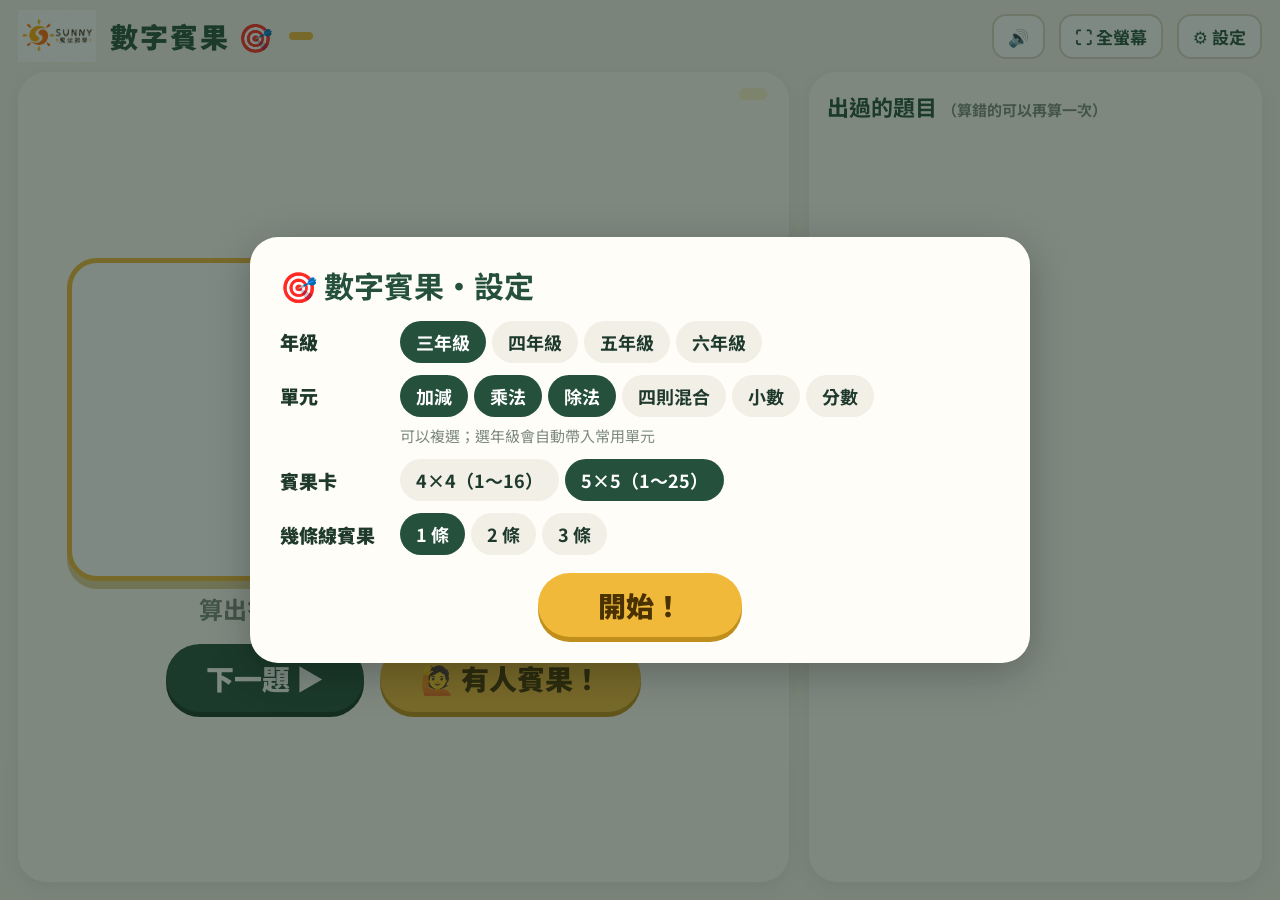
==== bingo/index.html @ 6b188397 "遊戲盒新增：數字賓果、圈圈叉叉、心臟病（共用出題器＋動物跳舞慶祝） Co-Authored-By: Claude Opus 5.5 <noreply@anthropic.com>" ====
<!DOCTYPE html>
<html lang="zh-Hant">
<head>
<meta charset="utf-8" />
<meta name="viewport" content="width=device-width, initial-scale=1, viewport-fit=cover" />
<title>數字賓果・SUNNY魔法數學</title>
<link rel="icon" href="../img/icon-192.png" />
<link rel="apple-touch-icon" href="../img/icon-180.png" />
<link href="https://fonts.googleapis.com/css2?family=Fredoka:wght@500;600;700&family=Noto+Sans+TC:wght@500;700;900&display=swap" rel="stylesheet" />
<link rel="stylesheet" href="../shared/common.css" />
<style>
.main{display:grid;grid-template-columns:1.7fr 1fr;gap:20px;padding:0 18px 18px;height:calc(100% - 72px)}
.stage{display:flex;flex-direction:column;align-items:center;justify-content:center;padding:20px;position:relative}
.qno{font-size:26px;font-weight:900;color:var(--green2)}
.qno b{font-family:Fredoka;font-size:40px;color:var(--red)}
.qcard{margin:16px 0 10px;min-height:42%;width:92%;display:flex;align-items:center;justify-content:center;border-radius:30px;background:#fff;border:5px solid var(--gold);box-shadow:0 8px 0 #e3cf9a}
.qcard .expr{font-size:clamp(56px,8vw,130px);color:var(--green)}
.qcard.flip{animation:flip .5s}
@keyframes flip{0%{transform:rotateX(90deg)}100%{transform:rotateX(0)}}
.hint{font-size:24px;color:var(--muted);font-weight:700;margin-bottom:18px;text-align:center}
.btns{display:flex;gap:16px;flex-wrap:wrap;justify-content:center}
.goal{position:absolute;top:16px;right:22px;background:#fff1c9;color:#8a5d00;border-radius:999px;padding:6px 14px;font-weight:900;font-size:18px}
.side{padding:18px;display:flex;flex-direction:column;min-height:0}
.side h3{margin:0 0 10px;color:var(--green);font-size:22px}
.side h3 small{color:var(--muted);font-size:15px;font-weight:700}
.hist{flex:1;overflow:auto;display:flex;flex-direction:column;gap:8px;min-height:0}
.hi{display:flex;align-items:center;gap:12px;background:#fff;border-radius:16px;padding:8px 14px;font-size:30px;animation:popIn .4s}
.hi .fr{font-size:.65em}
.hi .n{background:var(--green);color:#fff;border-radius:999px;min-width:36px;height:36px;display:flex;align-items:center;justify-content:center;font-family:Fredoka;font-size:18px}
.hi .ans{margin-left:auto;font-family:Fredoka;font-weight:700;color:var(--red);font-size:28px}
/* 開場：畫格子說明 */
.intro{flex-direction:column;background:var(--cream);text-align:center;padding:20px}
.intro h2{font-size:clamp(34px,4.6vw,60px);color:var(--green);margin:0 0 10px}
.intro p{font-size:clamp(20px,2.4vw,30px);font-weight:700;margin:6px 0;line-height:1.6}
.intro p b{color:var(--red)}
.sample{display:grid;gap:6px;margin:18px auto;background:var(--green);padding:6px;border-radius:14px}
.sample span{width:min(9vh,64px);height:min(9vh,64px);background:#fff;border-radius:8px;display:flex;align-items:center;justify-content:center;font-family:Fredoka;font-size:min(4.4vh,30px);font-weight:600;color:var(--green)}
.sample span.c{background:#ffe9a8;position:relative}
.sample span.c::after{content:'';position:absolute;inset:6px;border:4px solid var(--red);border-radius:50%}
/* 檢查賓果 */
.check{flex-direction:column}
.check .panel{max-width:900px}
.nums{display:grid;gap:8px;margin:12px 0}
.nums span{aspect-ratio:1;border-radius:12px;background:#ece9dc;color:#b3ae9c;display:flex;align-items:center;justify-content:center;font-family:Fredoka;font-weight:600;font-size:clamp(18px,2.4vw,30px)}
.nums span.on{background:var(--gold);color:#4a3200}
.check .btns{margin-top:10px}
@media (max-width:900px), (orientation:portrait){
  .main{grid-template-columns:1fr;height:auto}.qcard{min-height:180px}.side{max-height:50vh}.goal{position:static;margin-bottom:6px}
}
</style>
</head>
<body>
<div class="top">
  <img class="logo" src="../shared/img/logo.png" alt="SUNNY魔法數學" />
  <h1>數字賓果 🎯</h1>
  <span class="tag" id="tag"></span>
  <span class="sp"></span>
  <button class="tbtn" id="soundBtn">🔊</button>
  <button class="tbtn fsBtn" id="fsBtn">⛶ 全螢幕</button>
  <button class="tbtn" id="setBtn">⚙️ 設定</button>
</div>

<div class="main">
  <div class="card stage">
    <div class="goal" id="goal"></div>
    <div class="qno" id="qno"></div>
    <div class="qcard" id="qcard"><span class="expr" style="color:#c9c2ad">？</span></div>
    <div class="hint" id="hint">算出答案，在自己的賓果卡上圈起來！</div>
    <div class="btns">
      <button class="big-btn" id="nextBtn">下一題 ▶</button>
      <button class="big-btn gold" id="bingoBtn">🙋 有人賓果！</button>
    </div>
  </div>
  <div class="card side">
    <h3>出過的題目 <small>（算錯的可以再算一次）</small></h3>
    <div class="hist" id="hist"></div>
  </div>
</div>

<!-- 開場：請小朋友畫格子 -->
<div class="ov intro" id="introOv">
  <h2>🎯 數字賓果</h2>
  <p id="introText"></p>
  <div class="sample" id="sample"></div>
  <p>電腦出題 → 算出答案 → 在卡上把那個數字<b>圈起來</b><br>算錯就會圈錯格喔！連成 <b id="introLines">1</b> 條線就喊「<b>賓果！</b>」</p>
  <button class="start" id="introGo">準備好了，開始出題！</button>
</div>

<!-- 檢查賓果 -->
<div class="ov dim check" id="checkOv">
  <div class="panel">
    <h2>🙋 有人喊賓果！來檢查</h2>
    <div style="font-size:19px;font-weight:700">請他唸出連成線的數字，黃色的是<b>已經出過</b>的答案：</div>
    <div class="nums" id="nums"></div>
    <div class="btns">
      <button class="big-btn" id="okBtn">🎉 賓果成功！</button>
      <button class="big-btn white" id="noBtn">❌ 不對喔，繼續</button>
    </div>
  </div>
</div>

<!-- 設定 -->
<div class="ov dim" id="setOv">
  <div class="panel">
    <h2>🎯 數字賓果・設定</h2>
    <div class="row"><span class="lab">年級</span><div class="seg" id="sGrade"></div></div>
    <div class="row"><span class="lab">單元</span><div class="seg" id="sTopics"></div></div>
    <div class="desc">可以複選；選年級會自動帶入常用單元</div>
    <div class="row"><span class="lab">賓果卡</span><div class="seg" id="sSize"></div></div>
    <div class="row"><span class="lab">幾條線賓果</span><div class="seg" id="sLines"></div></div>
    <button class="start" id="startBtn">開始！</button>
  </div>
</div>

<script src="../shared/common.js"></script>
<script>
const KEY = 'bingo_settings';
let S = loadSettings(KEY, { grade: 3, topics: GRADE_TOPICS[3], size: 5, lines: 1 });
let G = {};
setupTopButtons();

function newGame() {
  const N = S.size * S.size;
  G = { N, pool: shuffle(Array.from({ length: N }, (_, i) => i + 1)), called: [], seen: new Set() };
  $('tag').textContent = topicTag(S);
  $('goal').textContent = `${S.size}×${S.size}・連 ${S.lines} 條線`;
  $('qno').innerHTML = '準備開始'; $('hist').innerHTML = '';
  $('qcard').innerHTML = '<span class="expr" style="color:#c9c2ad">？</span>';
  $('nextBtn').disabled = false;
  showIntro();
}
function showIntro() {
  $('introText').innerHTML = `請在紙上畫 <b>${S.size}×${S.size}</b> 的格子，把 <b>1～${G.N}</b> 隨便填進去（每個數字填一次）`;
  $('introLines').textContent = S.lines;
  const sm = $('sample'), demo = shuffle(Array.from({ length: G.N }, (_, i) => i + 1));
  sm.style.gridTemplateColumns = `repeat(${S.size},auto)`;
  sm.innerHTML = demo.map((n, i) => `<span class="${i % (S.size + 1) === 0 ? 'c' : ''}">${n}</span>`).join('');
  $('introOv').classList.add('show');
}
$('introGo').onclick = () => { $('introOv').classList.remove('show'); nextQ(); };

function nextQ() {
  if (!G.pool.length) { $('qno').innerHTML = '題目出完了！'; $('nextBtn').disabled = true; return; }
  const a = G.pool.pop();
  let q; for (let i = 0; i < 8; i++) { q = makeQ(a, S.topics, S.grade); if (!G.seen.has(q.expr)) break; }
  G.seen.add(q.expr); G.called.push(q);
  const k = G.called.length;
  $('qno').innerHTML = `第 <b>${k}</b> 題`;
  const c = $('qcard'); c.innerHTML = exprHTML(q.expr) + '<span class="expr" style="color:var(--muted);margin-left:.2em">= ?</span>';
  c.classList.remove('flip'); void c.offsetWidth; c.classList.add('flip'); SFX.flip();
  const h = document.createElement('div'); h.className = 'hi';
  h.innerHTML = `<span class="n">${k}</span>${exprHTML(q.expr)}`;
  $('hist').prepend(h);
}
$('nextBtn').onclick = nextQ;
document.addEventListener('keydown', e => {
  if (document.querySelector('.ov.show')) return;
  if (e.key === 'Enter' || e.key === ' ' || e.key === 'ArrowRight') { e.preventDefault(); nextQ(); }
});

$('bingoBtn').onclick = () => {
  const on = new Set(G.called.map(q => q.answer)), nums = $('nums');
  nums.style.gridTemplateColumns = `repeat(${S.size === 4 ? 8 : 10},1fr)`;
  nums.innerHTML = Array.from({ length: G.N }, (_, i) => `<span class="${on.has(i + 1) ? 'on' : ''}">${i + 1}</span>`).join('');
  $('checkOv').classList.add('show'); SFX.ding();
};
$('noBtn').onclick = () => { $('checkOv').classList.remove('show'); SFX.bad(); };
$('okBtn').onclick = async () => {
  $('checkOv').classList.remove('show');
  // 賓果成功後，題目旁邊公布答案，大家一起對
  document.querySelectorAll('#hist .hi').forEach((h, i) => { const q = G.called[G.called.length - 1 - i];
    if (!h.querySelector('.ans')) h.insertAdjacentHTML('beforeend', `<span class="ans">${q.answer}</span>`); });
  await celebrate('🎉 賓果！', `出了 <span class="num">${G.called.length}</span> 題就連線了！`, '繼續玩（看誰第二個賓果）▶');
};

// 設定
let T = {};
function drawSet() {
  segRow('sGrade', [[3, '三年級'], [4, '四年級'], [5, '五年級'], [6, '六年級']], T.grade, v => { T.grade = v; T.topics = GRADE_TOPICS[v].slice(); drawSet(); });
  segRow('sTopics', Object.entries(TOPICS), T.topics, v => { T.topics = T.topics.includes(v) ? T.topics.filter(x => x !== v) : [...T.topics, v]; if (!T.topics.length) T.topics = [v]; drawSet(); }, true);
  segRow('sSize', [[4, '4×4（1～16）'], [5, '5×5（1～25）']], T.size, v => { T.size = v; drawSet(); });
  segRow('sLines', [[1, '1 條'], [2, '2 條'], [3, '3 條']], T.lines, v => { T.lines = v; drawSet(); });
}
function openSet() { T = JSON.parse(JSON.stringify(S)); drawSet(); $('setOv').classList.add('show'); }
$('setBtn').onclick = openSet;
$('startBtn').onclick = () => { S = T; saveSettings(KEY, S); $('setOv').classList.remove('show'); newGame(); };

openSet();
</script>
</body>
</html>
---- shared/common.css ----
/* SUNNY 魔法數學・遊戲共用樣式（跟終極密碼同一套顏色） */
:root{--green:#24503c;--green2:#3f7a5c;--cream:#f7f4ea;--card:#fffdf7;--gold:#f0b93a;--red:#e5484d;--blue:#2f80ed;--ink:#1f3a2d;--muted:#7c8a80}
*{box-sizing:border-box;-webkit-tap-highlight-color:transparent}
html,body{margin:0;height:100%}
body{font-family:"Noto Sans TC",system-ui,sans-serif;color:var(--ink);background:var(--cream);overflow:hidden;user-select:none}
.num{font-family:"Fredoka","Noto Sans TC",sans-serif}
button{font-family:inherit;cursor:pointer;border:none}

.top{display:flex;align-items:center;gap:14px;padding:10px 18px;height:72px}
.top img.logo{height:52px}
.top h1{margin:0;font-size:28px;font-weight:900;letter-spacing:2px;color:var(--green);white-space:nowrap}
.top .tag{background:var(--gold);color:#5b3d00;border-radius:999px;padding:4px 12px;font-weight:700;font-size:15px;white-space:nowrap}
.top .sp{flex:1}
.tbtn{white-space:nowrap;background:#fff;border:2px solid #dcd6c4;border-radius:14px;padding:8px 14px;font-size:17px;font-weight:700;color:var(--green)}
.tbtn:active{transform:scale(.95)}
.card{background:var(--card);border-radius:28px;box-shadow:0 4px 18px rgba(36,80,60,.08)}

.big-btn{background:var(--green);color:#fff;font-size:28px;font-weight:900;padding:14px 40px;border-radius:999px;box-shadow:0 5px 0 #163627}
.big-btn.gold{background:var(--gold);color:#4a3200;box-shadow:0 5px 0 #c08e1c}
.big-btn.red{background:var(--red);box-shadow:0 5px 0 #a3272b}
.big-btn.white{background:#fff;color:var(--green);border:3px solid var(--green);box-shadow:none}
.big-btn:active{transform:translateY(3px);box-shadow:0 2px 0 rgba(0,0,0,.3)}
.big-btn:disabled{opacity:.4}

/* 算式（含分數） */
.expr{font-family:"Fredoka","Noto Sans TC",sans-serif;font-weight:600;white-space:nowrap;display:inline-flex;align-items:center;gap:.18em}
.mixed{display:inline-flex;align-items:center;gap:.06em}
.fr{display:inline-flex;flex-direction:column;align-items:center;font-size:.55em;line-height:1.05;vertical-align:middle}
.fr span:first-child{border-bottom:.09em solid currentColor;padding:0 .12em}

/* 設定面板 */
.ov{position:fixed;inset:0;display:none;align-items:center;justify-content:center;z-index:50}
.ov.show{display:flex}
.dim{background:rgba(20,40,30,.55)}
.panel{background:var(--card);border-radius:28px;padding:26px 30px;max-width:780px;width:94%;max-height:94vh;overflow:auto;box-shadow:0 10px 40px rgba(0,0,0,.25)}
.panel h2{margin:0 0 14px;color:var(--green);font-size:30px}
.row{display:flex;align-items:center;gap:10px;margin:12px 0;flex-wrap:wrap}
.row>.lab{width:110px;font-weight:900;font-size:19px}
.seg{display:flex;flex-wrap:wrap;gap:6px}
.seg button{background:#f1efe6;border-radius:999px;padding:8px 16px;font-size:18px;font-weight:700;color:var(--ink)}
.seg button.on{background:var(--green);color:#fff}
.desc{font-size:15px;color:var(--muted);margin:-4px 0 4px 120px;line-height:1.5}
.start{display:block;margin:18px auto 0;background:var(--gold);color:#4a3200;font-size:28px;font-weight:900;padding:12px 60px;border-radius:999px;box-shadow:0 5px 0 #c08e1c}
.start:active{transform:translateY(3px);box-shadow:0 2px 0 #c08e1c}

/* 勝利：動物跳舞 */
.celebrate{flex-direction:column;background:radial-gradient(circle,#fffdf0 0%,#ffeeb0 50%,#ffcf5a 100%);text-align:center;overflow:hidden}
.celebrate .t1{font-size:clamp(44px,6.5vw,92px);font-weight:900;color:var(--green);text-shadow:0 4px 0 #fff;animation:bang .6s cubic-bezier(.2,2,.4,1);position:relative;z-index:2}
@keyframes bang{0%{transform:scale(0) rotate(-12deg)}100%{transform:scale(1) rotate(0)}}
.celebrate .t2{font-size:clamp(24px,3.2vw,42px);font-weight:900;color:var(--ink);margin-top:4px;position:relative;z-index:2}
.celebrate .t2 .num{color:var(--red)}
.celebrate .big-btn{margin-top:18px;position:relative;z-index:2}
.dancers{position:relative;z-index:2;display:flex;gap:4vw;align-items:flex-end;justify-content:center;margin:10px 0}
.dancer{display:flex;justify-content:center;animation:dance .5s infinite alternate ease-in-out;transform-origin:50% 100%}
.dancer:nth-child(even){animation-delay:-.25s}
.dancer img{height:min(36vh,18vw);display:block}
@keyframes dance{0%{transform:translateY(0) rotate(-7deg)}100%{transform:translateY(-9%) rotate(7deg) scaleY(1.04)}}
.confetti{position:fixed;top:-60px;font-size:38px;pointer-events:none;z-index:1;animation:drop linear forwards}
@keyframes drop{to{transform:translate(var(--x),110vh) rotate(var(--rot))}}
.pop{animation:popIn .45s}
@keyframes popIn{0%{transform:scale(1.5)}100%{transform:scale(1)}}
.shake{animation:shake .4s}
@keyframes shake{25%{transform:translateX(-10px)}75%{transform:translateX(10px)}}

@media (max-width:900px), (orientation:portrait){
  body{overflow:auto}
  .top{height:auto;flex-wrap:wrap;gap:8px;padding:8px 12px}.top h1{font-size:20px}.top img.logo{height:34px}
  .top .tbtn{font-size:14px;padding:6px 10px}.top .tag{display:none}.fsBtn{display:none}
  .row>.lab{width:auto}.desc{margin-left:0}
  .dancers{flex-wrap:wrap;gap:4vw 8vw;max-width:94vw}.dancer img{height:min(20vh,38vw)}
}
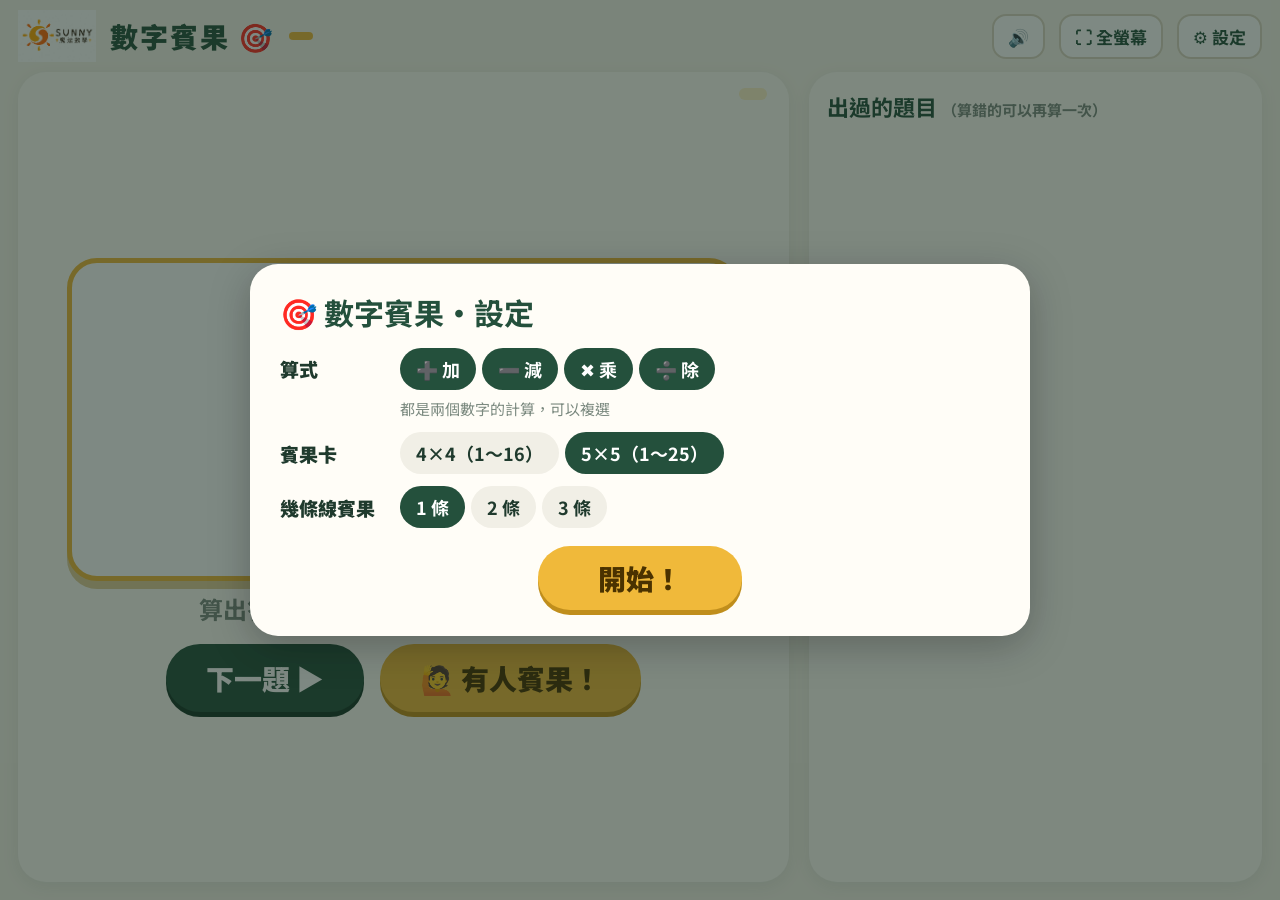
==== commit 7269da18: "遊戲題目改簡單：只出兩個數字的加減乘除（除法只出九九乘法反過來） Co-Authored-By: Claude Opus 5.5 <noreply@anthropic.com>" ====
--- a/bingo/index.html
+++ b/bingo/index.html
@@ -103,9 +103,8 @@
 <div class="ov dim" id="setOv">
   <div class="panel">
     <h2>🎯 數字賓果・設定</h2>
-    <div class="row"><span class="lab">年級</span><div class="seg" id="sGrade"></div></div>
-    <div class="row"><span class="lab">單元</span><div class="seg" id="sTopics"></div></div>
-    <div class="desc">可以複選；選年級會自動帶入常用單元</div>
+    <div class="row"><span class="lab">算式</span><div class="seg" id="sOps"></div></div>
+    <div class="desc">都是兩個數字的計算，可以複選</div>
     <div class="row"><span class="lab">賓果卡</span><div class="seg" id="sSize"></div></div>
     <div class="row"><span class="lab">幾條線賓果</span><div class="seg" id="sLines"></div></div>
     <button class="start" id="startBtn">開始！</button>
@@ -115,14 +114,14 @@
 <script src="../shared/common.js"></script>
 <script>
 const KEY = 'bingo_settings';
-let S = loadSettings(KEY, { grade: 3, topics: GRADE_TOPICS[3], size: 5, lines: 1 });
+let S = loadSettings(KEY, { ops: ALL_OPS, size: 5, lines: 1 }); S.ops = cleanOps(S.ops);
 let G = {};
 setupTopButtons();
 
 function newGame() {
   const N = S.size * S.size;
   G = { N, pool: shuffle(Array.from({ length: N }, (_, i) => i + 1)), called: [], seen: new Set() };
-  $('tag').textContent = topicTag(S);
+  $('tag').textContent = opsTag(S.ops);
   $('goal').textContent = `${S.size}×${S.size}・連 ${S.lines} 條線`;
   $('qno').innerHTML = '準備開始'; $('hist').innerHTML = '';
   $('qcard').innerHTML = '<span class="expr" style="color:#c9c2ad">？</span>';
@@ -142,7 +141,7 @@
 function nextQ() {
   if (!G.pool.length) { $('qno').innerHTML = '題目出完了！'; $('nextBtn').disabled = true; return; }
   const a = G.pool.pop();
-  let q; for (let i = 0; i < 8; i++) { q = makeQ(a, S.topics, S.grade); if (!G.seen.has(q.expr)) break; }
+  let q; for (let i = 0; i < 8; i++) { q = makeQ(a, S.ops); if (!G.seen.has(q.expr)) break; }
   G.seen.add(q.expr); G.called.push(q);
   const k = G.called.length;
   $('qno').innerHTML = `第 <b>${k}</b> 題`;
@@ -176,8 +175,7 @@
 // 設定
 let T = {};
 function drawSet() {
-  segRow('sGrade', [[3, '三年級'], [4, '四年級'], [5, '五年級'], [6, '六年級']], T.grade, v => { T.grade = v; T.topics = GRADE_TOPICS[v].slice(); drawSet(); });
-  segRow('sTopics', Object.entries(TOPICS), T.topics, v => { T.topics = T.topics.includes(v) ? T.topics.filter(x => x !== v) : [...T.topics, v]; if (!T.topics.length) T.topics = [v]; drawSet(); }, true);
+  segRow('sOps', Object.entries(OPS), T.ops, v => { T.ops = T.ops.includes(v) ? T.ops.filter(x => x !== v) : [...T.ops, v]; if (!T.ops.length) T.ops = [v]; drawSet(); }, true);
   segRow('sSize', [[4, '4×4（1～16）'], [5, '5×5（1～25）']], T.size, v => { T.size = v; drawSet(); });
   segRow('sLines', [[1, '1 條'], [2, '2 條'], [3, '3 條']], T.lines, v => { T.lines = v; drawSet(); });
 }
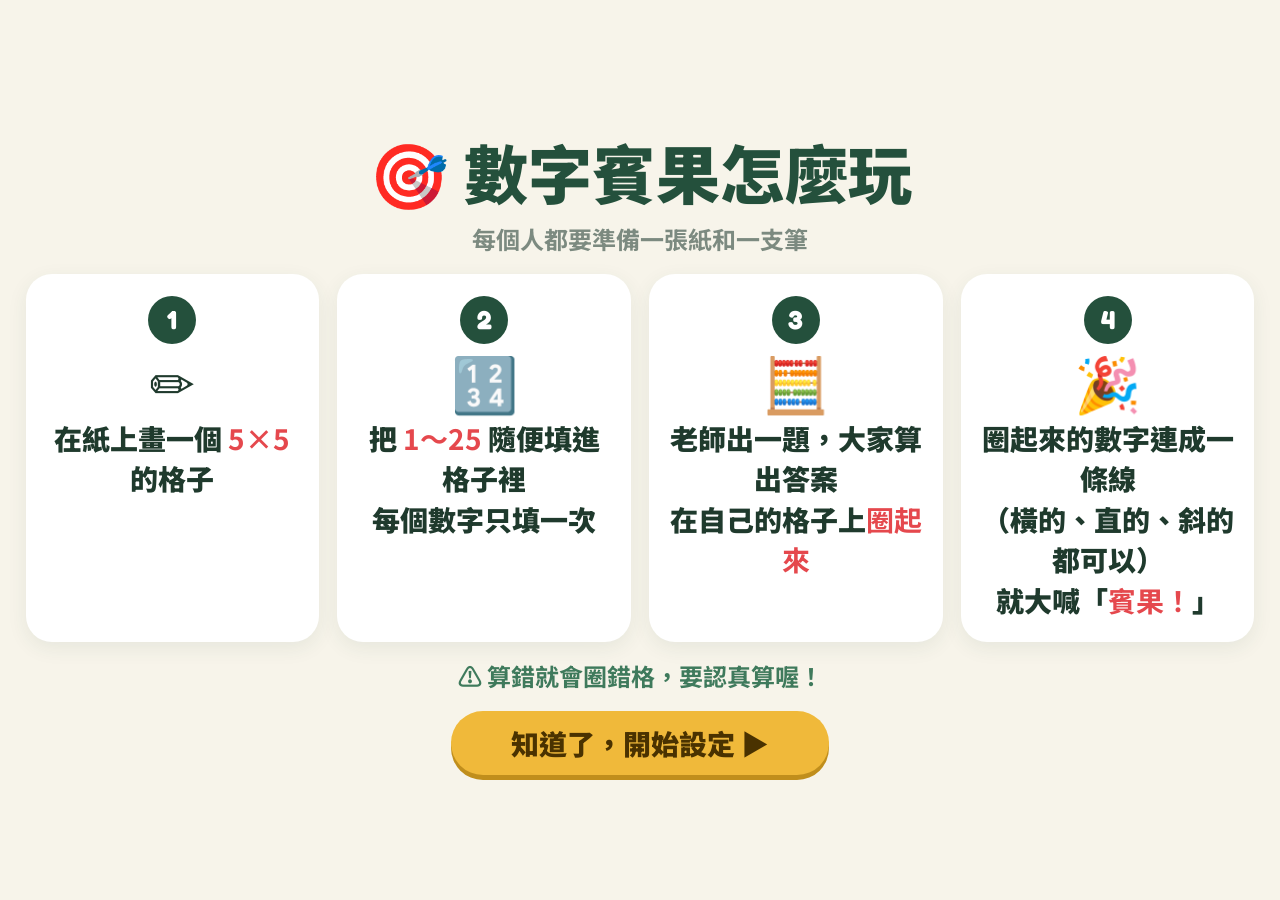
==== commit db212e53: "遊戲盒首頁改成大色塊按鈕；每個遊戲加玩法說明 Co-Authored-By: Claude Opus 5.5 <noreply@anthropic.com>" ====
--- a/bingo/index.html
+++ b/bingo/index.html
@@ -55,6 +55,7 @@
   <h1>數字賓果 🎯</h1>
   <span class="tag" id="tag"></span>
   <span class="sp"></span>
+  <button class="tbtn" id="helpBtn">❓ 玩法</button>
   <button class="tbtn" id="soundBtn">🔊</button>
   <button class="tbtn fsBtn" id="fsBtn">⛶ 全螢幕</button>
   <button class="tbtn" id="setBtn">⚙️ 設定</button>
@@ -113,6 +114,12 @@
 
 <script src="../shared/common.js"></script>
 <script>
+const HELP = ['🎯 數字賓果怎麼玩', '每個人都要準備一張紙和一支筆', [
+  ['✏️', '在紙上畫一個 <b>5×5</b> 的格子'],
+  ['🔢', '把 <b>1～25</b> 隨便填進格子裡<br>每個數字只填一次'],
+  ['🧮', '老師出一題，大家算出答案<br>在自己的格子上<b>圈起來</b>'],
+  ['🎉', '圈起來的數字連成一條線<br>（橫的、直的、斜的都可以）<br>就大喊「<b>賓果！</b>」'],
+], '⚠️ 算錯就會圈錯格，要認真算喔！'];
 const KEY = 'bingo_settings';
 let S = loadSettings(KEY, { ops: ALL_OPS, size: 5, lines: 1 }); S.ops = cleanOps(S.ops);
 let G = {};
@@ -183,7 +190,8 @@
 $('setBtn').onclick = openSet;
 $('startBtn').onclick = () => { S = T; saveSettings(KEY, S); $('setOv').classList.remove('show'); newGame(); };
 
-openSet();
+$('helpBtn').onclick = () => showHelp(...HELP, '知道了');
+showHelp(...HELP, '知道了，開始設定 ▶').then(openSet);
 </script>
 </body>
 </html>
--- a/shared/common.css
+++ b/shared/common.css
@@ -69,3 +69,16 @@
   .row>.lab{width:auto}.desc{margin-left:0}
   .dancers{flex-wrap:wrap;gap:4vw 8vw;max-width:94vw}.dancer img{height:min(20vh,38vw)}
 }
+
+/* 玩法說明 */
+.help{flex-direction:column;background:var(--cream);padding:24px;overflow:auto}
+.help h2{margin:0 0 4px;font-size:clamp(36px,5vw,64px);color:var(--green);font-weight:900}
+.help .sub{font-size:clamp(18px,2vw,24px);color:var(--muted);font-weight:700;margin-bottom:18px}
+.hsteps{display:grid;grid-template-columns:repeat(auto-fit,minmax(min(260px,90vw),1fr));gap:18px;width:min(1300px,96vw)}
+.hstep{background:#fff;border-radius:26px;padding:22px 20px;box-shadow:0 6px 20px rgba(36,80,60,.08);display:flex;flex-direction:column;align-items:center;text-align:center;gap:10px}
+.hstep .no{width:48px;height:48px;border-radius:50%;background:var(--green);color:#fff;font-family:Fredoka;font-size:26px;font-weight:700;display:flex;align-items:center;justify-content:center}
+.hstep .emo{font-size:clamp(46px,6vh,70px);line-height:1}
+.hstep .txt{font-size:clamp(20px,2.2vw,28px);font-weight:900;line-height:1.45}
+.hstep .txt b{color:var(--red)}
+.help .note{margin-top:16px;font-size:clamp(18px,2vw,24px);font-weight:700;color:var(--green2);text-align:center}
+.help .start{margin-top:18px}
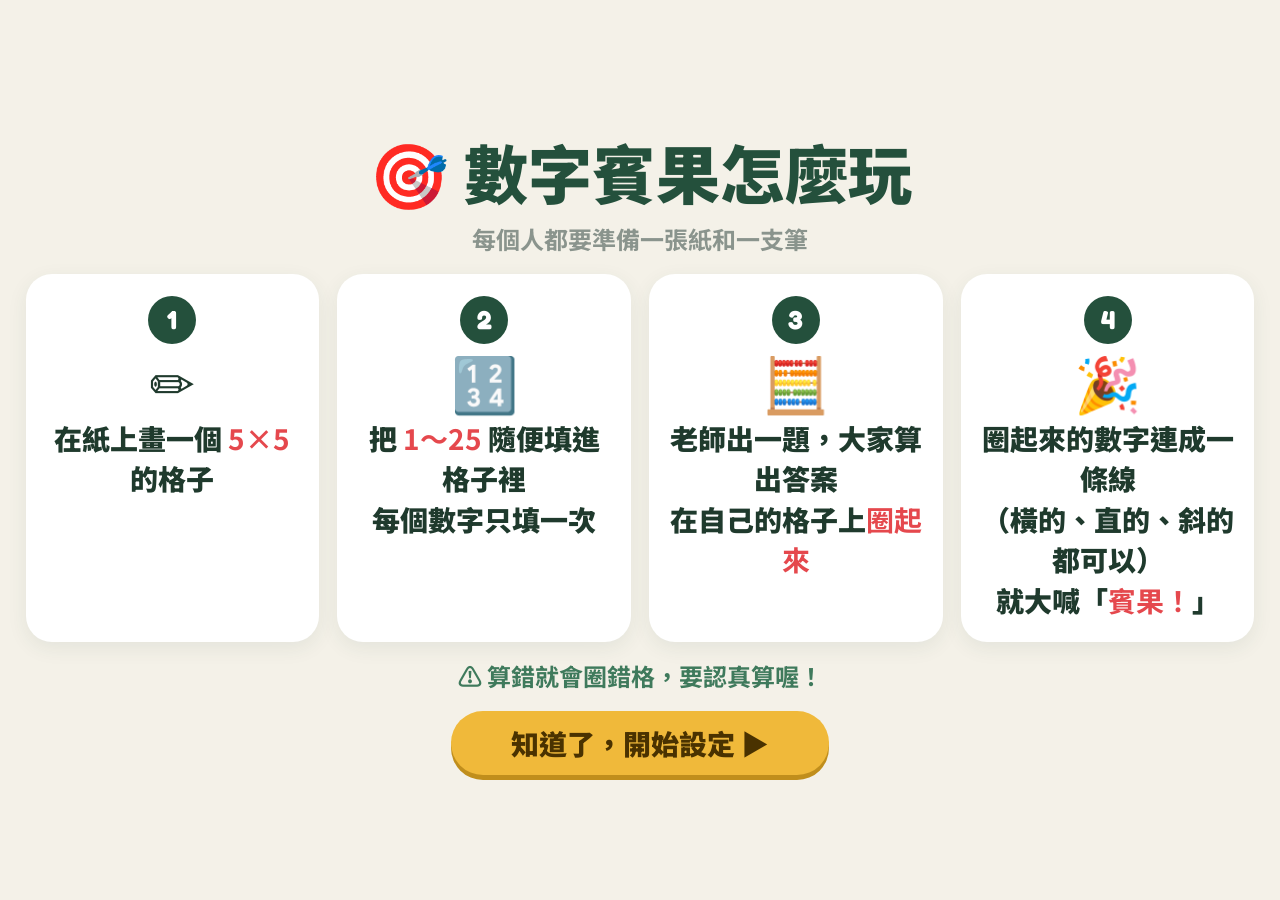
==== commit 69768e3c: "遊戲版面整理：白色頂列、內容置中對齊、按鈕卡片統一 Co-Authored-By: Claude Opus 5.5 <noreply@anthropic.com>" ====
--- a/bingo/index.html
+++ b/bingo/index.html
@@ -9,24 +9,25 @@
 <link href="https://fonts.googleapis.com/css2?family=Fredoka:wght@500;600;700&family=Noto+Sans+TC:wght@500;700;900&display=swap" rel="stylesheet" />
 <link rel="stylesheet" href="../shared/common.css" />
 <style>
-.main{display:grid;grid-template-columns:1.7fr 1fr;gap:20px;padding:0 18px 18px;height:calc(100% - 72px)}
-.stage{display:flex;flex-direction:column;align-items:center;justify-content:center;padding:20px;position:relative}
-.qno{font-size:26px;font-weight:900;color:var(--green2)}
-.qno b{font-family:Fredoka;font-size:40px;color:var(--red)}
-.qcard{margin:16px 0 10px;min-height:42%;width:92%;display:flex;align-items:center;justify-content:center;border-radius:30px;background:#fff;border:5px solid var(--gold);box-shadow:0 8px 0 #e3cf9a}
-.qcard .expr{font-size:clamp(56px,8vw,130px);color:var(--green)}
+.main{display:grid;grid-template-columns:1fr 380px;gap:24px}
+.stage{display:flex;flex-direction:column;padding:28px 32px}
+.stage .head{display:flex;align-items:center;justify-content:space-between}
+.qno{font-size:30px;font-weight:900;color:var(--green)}
+.qno b{font-family:Fredoka;font-size:44px;color:var(--red);margin:0 4px}
+.goal{background:#fff6dc;color:#8a5d00;border-radius:12px;padding:8px 16px;font-weight:900;font-size:17px}
+.qcard{flex:1;margin:20px 0;display:flex;align-items:center;justify-content:center;border-radius:20px;background:#fbf9f3;border:2px solid var(--line)}
+.qcard .expr{font-size:clamp(64px,min(10vw,20vh),220px);color:var(--green)}
 .qcard.flip{animation:flip .5s}
 @keyframes flip{0%{transform:rotateX(90deg)}100%{transform:rotateX(0)}}
-.hint{font-size:24px;color:var(--muted);font-weight:700;margin-bottom:18px;text-align:center}
-.btns{display:flex;gap:16px;flex-wrap:wrap;justify-content:center}
-.goal{position:absolute;top:16px;right:22px;background:#fff1c9;color:#8a5d00;border-radius:999px;padding:6px 14px;font-weight:900;font-size:18px}
-.side{padding:18px;display:flex;flex-direction:column;min-height:0}
-.side h3{margin:0 0 10px;color:var(--green);font-size:22px}
-.side h3 small{color:var(--muted);font-size:15px;font-weight:700}
-.hist{flex:1;overflow:auto;display:flex;flex-direction:column;gap:8px;min-height:0}
-.hi{display:flex;align-items:center;gap:12px;background:#fff;border-radius:16px;padding:8px 14px;font-size:30px;animation:popIn .4s}
-.hi .fr{font-size:.65em}
-.hi .n{background:var(--green);color:#fff;border-radius:999px;min-width:36px;height:36px;display:flex;align-items:center;justify-content:center;font-family:Fredoka;font-size:18px}
+.foot{display:flex;align-items:center;justify-content:space-between;gap:16px;flex-wrap:wrap}
+.hint{font-size:20px;color:var(--muted);font-weight:700}
+.btns{display:flex;gap:14px;flex-wrap:wrap;justify-content:center}
+.side{padding:24px 0 12px;display:flex;flex-direction:column;min-height:0}
+.side .shead{display:flex;align-items:baseline;justify-content:space-between;padding:0 24px 12px;border-bottom:1px solid var(--line)}
+.side .shead span{font-size:14px;color:var(--muted);font-weight:700}
+.hist{flex:1;overflow:auto;min-height:0}
+.hi{display:flex;align-items:center;gap:16px;padding:12px 24px;border-bottom:1px solid #f1ece0;font-size:30px;animation:popIn .4s}
+.hi .n{color:var(--muted);font-family:Fredoka;font-size:18px;width:28px;text-align:right}
 .hi .ans{margin-left:auto;font-family:Fredoka;font-weight:700;color:var(--red);font-size:28px}
 /* 開場：畫格子說明 */
 .intro{flex-direction:column;background:var(--cream);text-align:center;padding:20px}
@@ -45,35 +46,35 @@
 .nums span.on{background:var(--gold);color:#4a3200}
 .check .btns{margin-top:10px}
 @media (max-width:900px), (orientation:portrait){
-  .main{grid-template-columns:1fr;height:auto}.qcard{min-height:180px}.side{max-height:50vh}.goal{position:static;margin-bottom:6px}
+  .main{grid-template-columns:1fr}.stage{padding:18px}.qcard{min-height:180px}.side{max-height:50vh}.foot{justify-content:center}.hint{text-align:center}
 }
 </style>
 </head>
 <body>
 <div class="top">
   <img class="logo" src="../shared/img/logo.png" alt="SUNNY魔法數學" />
-  <h1>數字賓果 🎯</h1>
-  <span class="tag" id="tag"></span>
+  <div class="ttl"><h1>數字賓果</h1><span class="tag" id="tag"></span></div>
   <span class="sp"></span>
-  <button class="tbtn" id="helpBtn">❓ 玩法</button>
+  <button class="tbtn" id="helpBtn">玩法說明</button>
   <button class="tbtn" id="soundBtn">🔊</button>
-  <button class="tbtn fsBtn" id="fsBtn">⛶ 全螢幕</button>
-  <button class="tbtn" id="setBtn">⚙️ 設定</button>
+  <button class="tbtn fsBtn" id="fsBtn">全螢幕</button>
+  <button class="tbtn" id="setBtn">設定</button>
 </div>
 
-<div class="main">
+<div class="wrap main">
   <div class="card stage">
-    <div class="goal" id="goal"></div>
-    <div class="qno" id="qno"></div>
+    <div class="head"><div class="qno" id="qno"></div><div class="goal" id="goal"></div></div>
     <div class="qcard" id="qcard"><span class="expr" style="color:#c9c2ad">？</span></div>
-    <div class="hint" id="hint">算出答案，在自己的賓果卡上圈起來！</div>
-    <div class="btns">
-      <button class="big-btn" id="nextBtn">下一題 ▶</button>
-      <button class="big-btn gold" id="bingoBtn">🙋 有人賓果！</button>
+    <div class="foot">
+      <div class="hint" id="hint">算出答案，在自己的賓果卡上圈起來</div>
+      <div class="btns">
+        <button class="big-btn" id="nextBtn">下一題 ▶</button>
+        <button class="big-btn gold" id="bingoBtn">有人賓果！</button>
+      </div>
     </div>
   </div>
   <div class="card side">
-    <h3>出過的題目 <small>（算錯的可以再算一次）</small></h3>
+    <div class="shead"><span class="ptitle">出過的題目</span><span>算錯可以再算一次</span></div>
     <div class="hist" id="hist"></div>
   </div>
 </div>
@@ -90,12 +91,12 @@
 <!-- 檢查賓果 -->
 <div class="ov dim check" id="checkOv">
   <div class="panel">
-    <h2>🙋 有人喊賓果！來檢查</h2>
+    <h2>有人喊賓果！來檢查</h2>
     <div style="font-size:19px;font-weight:700">請他唸出連成線的數字，黃色的是<b>已經出過</b>的答案：</div>
     <div class="nums" id="nums"></div>
     <div class="btns">
-      <button class="big-btn" id="okBtn">🎉 賓果成功！</button>
-      <button class="big-btn white" id="noBtn">❌ 不對喔，繼續</button>
+      <button class="big-btn" id="okBtn">賓果成功！</button>
+      <button class="big-btn white" id="noBtn">不對喔，繼續</button>
     </div>
   </div>
 </div>
@@ -103,7 +104,7 @@
 <!-- 設定 -->
 <div class="ov dim" id="setOv">
   <div class="panel">
-    <h2>🎯 數字賓果・設定</h2>
+    <h2>數字賓果・設定</h2>
     <div class="row"><span class="lab">算式</span><div class="seg" id="sOps"></div></div>
     <div class="desc">都是兩個數字的計算，可以複選</div>
     <div class="row"><span class="lab">賓果卡</span><div class="seg" id="sSize"></div></div>
--- a/shared/common.css
+++ b/shared/common.css
@@ -1,25 +1,30 @@
-/* SUNNY 魔法數學・遊戲共用樣式（跟終極密碼同一套顏色） */
-:root{--green:#24503c;--green2:#3f7a5c;--cream:#f7f4ea;--card:#fffdf7;--gold:#f0b93a;--red:#e5484d;--blue:#2f80ed;--ink:#1f3a2d;--muted:#7c8a80}
+/* SUNNY 魔法數學・遊戲共用樣式 */
+:root{--green:#24503c;--green2:#3f7a5c;--cream:#f4f1e8;--card:#fff;--line:#e9e3d2;--gold:#f0b93a;--red:#e5484d;--blue:#2f80ed;--ink:#1f3a2d;--muted:#8a948d}
 *{box-sizing:border-box;-webkit-tap-highlight-color:transparent}
 html,body{margin:0;height:100%}
 body{font-family:"Noto Sans TC",system-ui,sans-serif;color:var(--ink);background:var(--cream);overflow:hidden;user-select:none}
 .num{font-family:"Fredoka","Noto Sans TC",sans-serif}
 button{font-family:inherit;cursor:pointer;border:none}
 
-.top{display:flex;align-items:center;gap:14px;padding:10px 18px;height:72px}
-.top img.logo{height:52px}
-.top h1{margin:0;font-size:28px;font-weight:900;letter-spacing:2px;color:var(--green);white-space:nowrap}
-.top .tag{background:var(--gold);color:#5b3d00;border-radius:999px;padding:4px 12px;font-weight:700;font-size:15px;white-space:nowrap}
+/* 頂列：白底一條，左邊 LOGO＋遊戲名，右邊按鈕 */
+.top{display:flex;align-items:center;gap:14px;height:68px;padding:0 24px;background:#fff;border-bottom:1px solid var(--line)}
+.top img.logo{height:46px}
+.top .ttl{display:flex;flex-direction:column;justify-content:center;border-left:2px solid var(--line);padding-left:16px;line-height:1.2}
+.top h1{margin:0;font-size:24px;font-weight:900;letter-spacing:2px;color:var(--green);white-space:nowrap}
+.top .tag{font-size:13px;font-weight:700;color:var(--muted);white-space:nowrap}
 .top .sp{flex:1}
-.tbtn{white-space:nowrap;background:#fff;border:2px solid #dcd6c4;border-radius:14px;padding:8px 14px;font-size:17px;font-weight:700;color:var(--green)}
-.tbtn:active{transform:scale(.95)}
-.card{background:var(--card);border-radius:28px;box-shadow:0 4px 18px rgba(36,80,60,.08)}
+.tbtn{height:42px;padding:0 16px;white-space:nowrap;background:#fff;border:1.5px solid #ddd5bf;border-radius:12px;font-size:16px;font-weight:700;color:var(--green)}
+.tbtn:hover{background:#f7f4ec}
+.tbtn:active{transform:scale(.96)}
+.wrap{height:calc(100% - 68px);padding:24px;max-width:1440px;margin:0 auto}
+.card{background:var(--card);border:1px solid var(--line);border-radius:24px;box-shadow:0 2px 12px rgba(36,80,60,.06)}
+.ptitle{font-size:16px;font-weight:900;color:var(--muted);letter-spacing:3px}
 
-.big-btn{background:var(--green);color:#fff;font-size:28px;font-weight:900;padding:14px 40px;border-radius:999px;box-shadow:0 5px 0 #163627}
-.big-btn.gold{background:var(--gold);color:#4a3200;box-shadow:0 5px 0 #c08e1c}
-.big-btn.red{background:var(--red);box-shadow:0 5px 0 #a3272b}
-.big-btn.white{background:#fff;color:var(--green);border:3px solid var(--green);box-shadow:none}
-.big-btn:active{transform:translateY(3px);box-shadow:0 2px 0 rgba(0,0,0,.3)}
+.big-btn{height:68px;padding:0 38px;border-radius:18px;background:var(--green);color:#fff;font-size:26px;font-weight:900;box-shadow:0 4px 0 #163627;white-space:nowrap}
+.big-btn.gold{background:var(--gold);color:#4a3200;box-shadow:0 4px 0 #c08e1c}
+.big-btn.red{background:var(--red);box-shadow:0 4px 0 #a3272b}
+.big-btn.white{background:#fff;color:var(--green);border:2px solid var(--green);box-shadow:none}
+.big-btn:active{transform:translateY(3px);box-shadow:0 1px 0 rgba(0,0,0,.3)}
 .big-btn:disabled{opacity:.4}
 
 /* 算式（含分數） */
@@ -64,8 +69,8 @@
 
 @media (max-width:900px), (orientation:portrait){
   body{overflow:auto}
-  .top{height:auto;flex-wrap:wrap;gap:8px;padding:8px 12px}.top h1{font-size:20px}.top img.logo{height:34px}
-  .top .tbtn{font-size:14px;padding:6px 10px}.top .tag{display:none}.fsBtn{display:none}
+  .top{height:auto;flex-wrap:wrap;gap:8px;padding:8px 12px}.top h1{font-size:19px}.top img.logo{height:30px}.top .ttl{padding-left:10px}
+  .tbtn{height:36px;font-size:14px;padding:0 10px}.top .tag{display:none}.fsBtn{display:none}.wrap{height:auto;padding:12px}
   .row>.lab{width:auto}.desc{margin-left:0}
   .dancers{flex-wrap:wrap;gap:4vw 8vw;max-width:94vw}.dancer img{height:min(20vh,38vw)}
 }
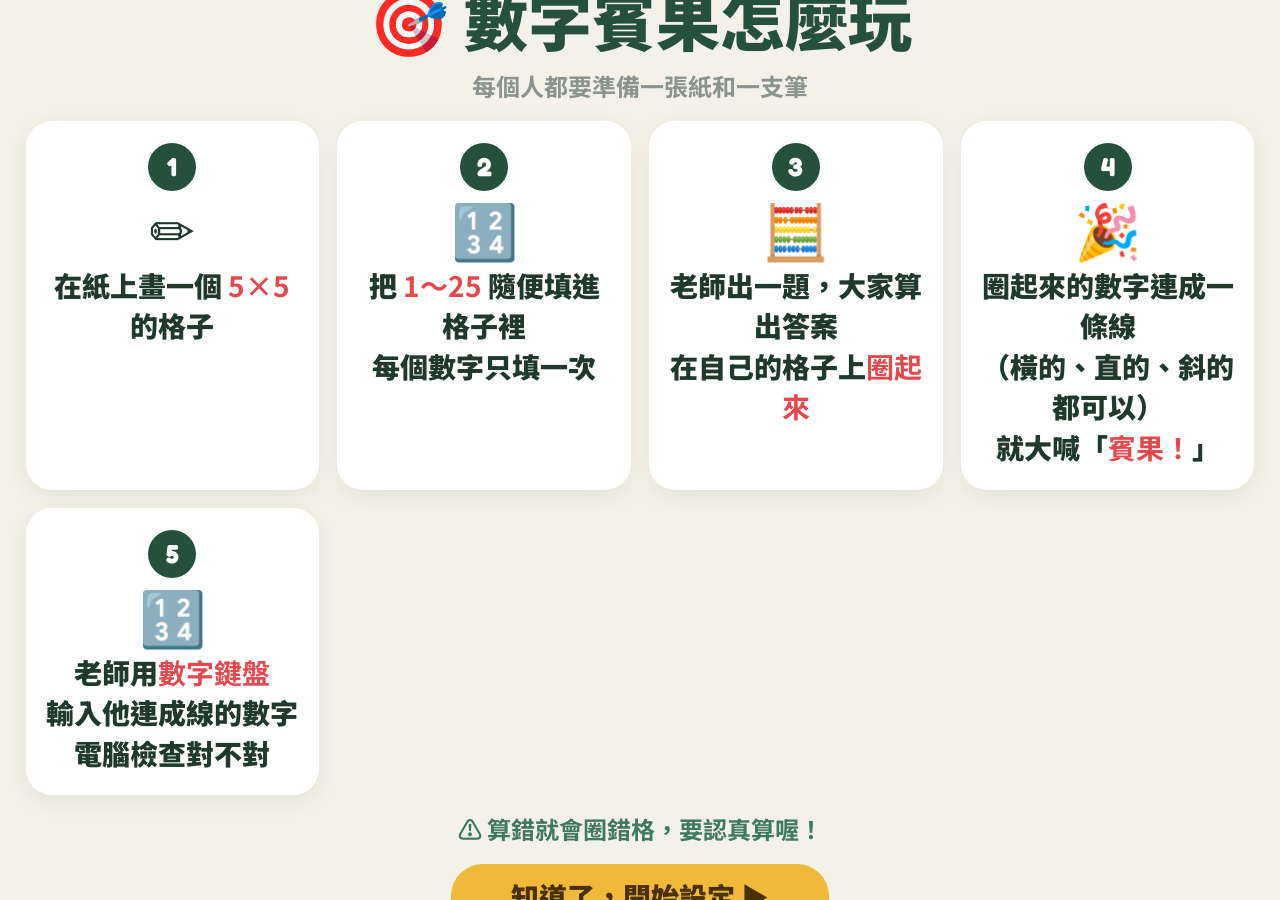
==== commit b0b9f950: "圈圈叉叉、賓果檢查改用數字鍵盤輸入，電腦判斷對錯 Co-Authored-By: Claude Opus 5.5 <noreply@anthropic.com>" ====
--- a/bingo/index.html
+++ b/bingo/index.html
@@ -40,11 +40,21 @@
 .sample span.c::after{content:'';position:absolute;inset:6px;border:4px solid var(--red);border-radius:50%}
 /* 檢查賓果 */
 .check{flex-direction:column}
-.check .panel{max-width:900px}
-.nums{display:grid;gap:8px;margin:12px 0}
-.nums span{aspect-ratio:1;border-radius:12px;background:#ece9dc;color:#b3ae9c;display:flex;align-items:center;justify-content:center;font-family:Fredoka;font-weight:600;font-size:clamp(18px,2.4vw,30px)}
-.nums span.on{background:var(--gold);color:#4a3200}
-.check .btns{margin-top:10px}
+.check .panel{max-width:1000px}
+.ckgrid{display:grid;grid-template-columns:auto 1fr;gap:32px;align-items:start;margin-top:10px}
+.ckpad{display:flex;flex-direction:column;gap:10px}
+.cklist{display:flex;flex-direction:column;gap:14px}
+.cklist .lab{font-size:16px;font-weight:900;color:var(--muted);letter-spacing:2px}
+.chips{display:flex;flex-wrap:wrap;gap:10px;min-height:72px;align-content:flex-start}
+.chip{width:72px;height:72px;border-radius:16px;background:#f4f1e8;border:2px solid var(--line);display:flex;align-items:center;justify-content:center;font-family:Fredoka;font-size:32px;font-weight:700;position:relative;cursor:pointer}
+.chip.ok{background:#e6f4ea;border-color:#3f9d5c;color:#2b7a45}
+.chip.no{background:#fde8e8;border-color:var(--red);color:var(--red)}
+.chip.ok::after{content:'✓';position:absolute;top:-8px;right:-8px;width:26px;height:26px;border-radius:50%;background:#3f9d5c;color:#fff;font-size:16px;display:flex;align-items:center;justify-content:center}
+.chip.no::after{content:'✗';position:absolute;top:-8px;right:-8px;width:26px;height:26px;border-radius:50%;background:var(--red);color:#fff;font-size:16px;display:flex;align-items:center;justify-content:center}
+.ckres{font-size:24px;font-weight:900;min-height:36px}
+.ckres.ok{color:#2b7a45}.ckres.no{color:var(--red)}
+.check .btns{display:flex;gap:12px;flex-wrap:wrap}
+@media (max-width:900px), (orientation:portrait){.ckgrid{grid-template-columns:1fr;justify-items:center}}
 @media (max-width:900px), (orientation:portrait){
   .main{grid-template-columns:1fr}.stage{padding:18px}.qcard{min-height:180px}.side{max-height:50vh}.foot{justify-content:center}.hint{text-align:center}
 }
@@ -92,11 +102,18 @@
 <div class="ov dim check" id="checkOv">
   <div class="panel">
     <h2>有人喊賓果！來檢查</h2>
-    <div style="font-size:19px;font-weight:700">請他唸出連成線的數字，黃色的是<b>已經出過</b>的答案：</div>
-    <div class="nums" id="nums"></div>
-    <div class="btns">
-      <button class="big-btn" id="okBtn">賓果成功！</button>
-      <button class="big-btn white" id="noBtn">不對喔，繼續</button>
+    <div style="font-size:19px;font-weight:700">請他唸出連成線的數字，一個一個輸入，電腦會檢查是不是都出過</div>
+    <div class="ckgrid">
+      <div class="ckpad"><div class="kscreen" id="ckScreen"></div><div id="ckPad"></div></div>
+      <div class="cklist">
+        <div class="lab" id="ckLab"></div>
+        <div class="chips" id="chips"></div>
+        <div class="ckres" id="ckRes"></div>
+        <div class="btns">
+          <button class="big-btn" id="checkBtn">檢查</button>
+          <button class="big-btn white" id="noBtn">取消，繼續玩</button>
+        </div>
+      </div>
     </div>
   </div>
 </div>
@@ -120,6 +137,7 @@
   ['🔢', '把 <b>1～25</b> 隨便填進格子裡<br>每個數字只填一次'],
   ['🧮', '老師出一題，大家算出答案<br>在自己的格子上<b>圈起來</b>'],
   ['🎉', '圈起來的數字連成一條線<br>（橫的、直的、斜的都可以）<br>就大喊「<b>賓果！</b>」'],
+  ['🔢', '老師用<b>數字鍵盤</b><br>輸入他連成線的數字<br>電腦檢查對不對'],
 ], '⚠️ 算錯就會圈錯格，要認真算喔！'];
 const KEY = 'bingo_settings';
 let S = loadSettings(KEY, { ops: ALL_OPS, size: 5, lines: 1 }); S.ops = cleanOps(S.ops);
@@ -165,14 +183,32 @@
   if (e.key === 'Enter' || e.key === ' ' || e.key === 'ArrowRight') { e.preventDefault(); nextQ(); }
 });
 
+// 有人喊賓果：輸入他連成線的數字，電腦檢查是不是都出過
+let ck = [], pad = null;
+function drawChips(res) {
+  $('ckLab').textContent = `輸入的數字（${ck.length} 個，點數字可以刪掉）`;
+  $('chips').innerHTML = ck.map((n, i) => `<div class="chip ${res ? (res[i] ? 'ok' : 'no') : ''}" data-i="${i}" title="點一下刪掉">${n}</div>`).join('');
+  $('chips').querySelectorAll('.chip').forEach(c => c.onclick = () => { ck.splice(+c.dataset.i, 1); $('ckRes').textContent = ''; drawChips(); });
+  $('checkBtn').disabled = ck.length < S.size;
+}
 $('bingoBtn').onclick = () => {
-  const on = new Set(G.called.map(q => q.answer)), nums = $('nums');
-  nums.style.gridTemplateColumns = `repeat(${S.size === 4 ? 8 : 10},1fr)`;
-  nums.innerHTML = Array.from({ length: G.N }, (_, i) => `<span class="${on.has(i + 1) ? 'on' : ''}">${i + 1}</span>`).join('');
+  ck = []; $('ckRes').textContent = ''; $('ckRes').className = 'ckres';
+  pad = keypad($('ckPad'), $('ckScreen'), { max: 2, okText: '加入', placeholder: '輸入數字', onOk: v => {
+    if (v < 1 || v > G.N) { SFX.bad(); $('ckRes').className = 'ckres no'; $('ckRes').textContent = `要輸入 1～${G.N} 的數字`; return; }
+    if (ck.includes(v)) { SFX.bad(); $('ckRes').className = 'ckres no'; $('ckRes').textContent = `${v} 已經輸入過了`; return; }
+    ck.push(v); $('ckRes').textContent = ''; drawChips(); pad.clear();
+  } });
+  drawChips();
   $('checkOv').classList.add('show'); SFX.ding();
 };
-$('noBtn').onclick = () => { $('checkOv').classList.remove('show'); SFX.bad(); };
-$('okBtn').onclick = async () => {
+$('noBtn').onclick = () => { $('checkOv').classList.remove('show'); };
+$('checkBtn').onclick = async () => {
+  const called = new Set(G.called.map(q => q.answer));
+  const res = ck.map(n => called.has(n)); drawChips(res);
+  const bad = ck.filter((n, i) => !res[i]);
+  if (bad.length) { SFX.bad(); $('ckRes').className = 'ckres no'; $('ckRes').textContent = `✗ ${bad.join('、')} 還沒出過，不算賓果！`; return; }
+  SFX.ding(); $('ckRes').className = 'ckres ok'; $('ckRes').textContent = '✓ 全部都出過了，賓果成功！';
+  await sleep(1200);
   $('checkOv').classList.remove('show');
   // 賓果成功後，題目旁邊公布答案，大家一起對
   document.querySelectorAll('#hist .hi').forEach((h, i) => { const q = G.called[G.called.length - 1 - i];
--- a/shared/common.css
+++ b/shared/common.css
@@ -87,3 +87,14 @@
 .hstep .txt b{color:var(--red)}
 .help .note{margin-top:16px;font-size:clamp(18px,2vw,24px);font-weight:700;color:var(--green2);text-align:center}
 .help .start{margin-top:18px}
+
+/* 數字鍵盤 */
+.kp{display:grid;grid-template-columns:repeat(3,1fr);gap:10px;width:min(420px,90vw)}
+.kp button{height:min(9vh,72px);border-radius:16px;background:#fff;border:2px solid var(--line);font-family:Fredoka;font-size:min(4.6vh,36px);font-weight:600;color:var(--ink)}
+.kp button.fn{font-family:"Noto Sans TC";font-size:min(3vh,22px);font-weight:700;color:var(--green2)}
+.kp button.ok{background:var(--green);border-color:var(--green);color:#fff;font-family:"Noto Sans TC";font-size:min(3.2vh,24px);font-weight:900}
+.kp button:active{transform:scale(.94);background:#f4f1e8}
+.kp button.ok:active{background:#163627}
+.kscreen{width:min(420px,90vw);height:min(10vh,84px);border-radius:16px;border:3px solid var(--green);background:#fff;display:flex;align-items:center;justify-content:center;font-family:Fredoka;font-size:min(6vh,50px);font-weight:700;color:var(--green)}
+.kscreen.ph{color:#c9c2ad;font-size:min(3.4vh,26px);font-family:"Noto Sans TC"}
+.kscreen.err{animation:shake .4s;border-color:var(--red)}
